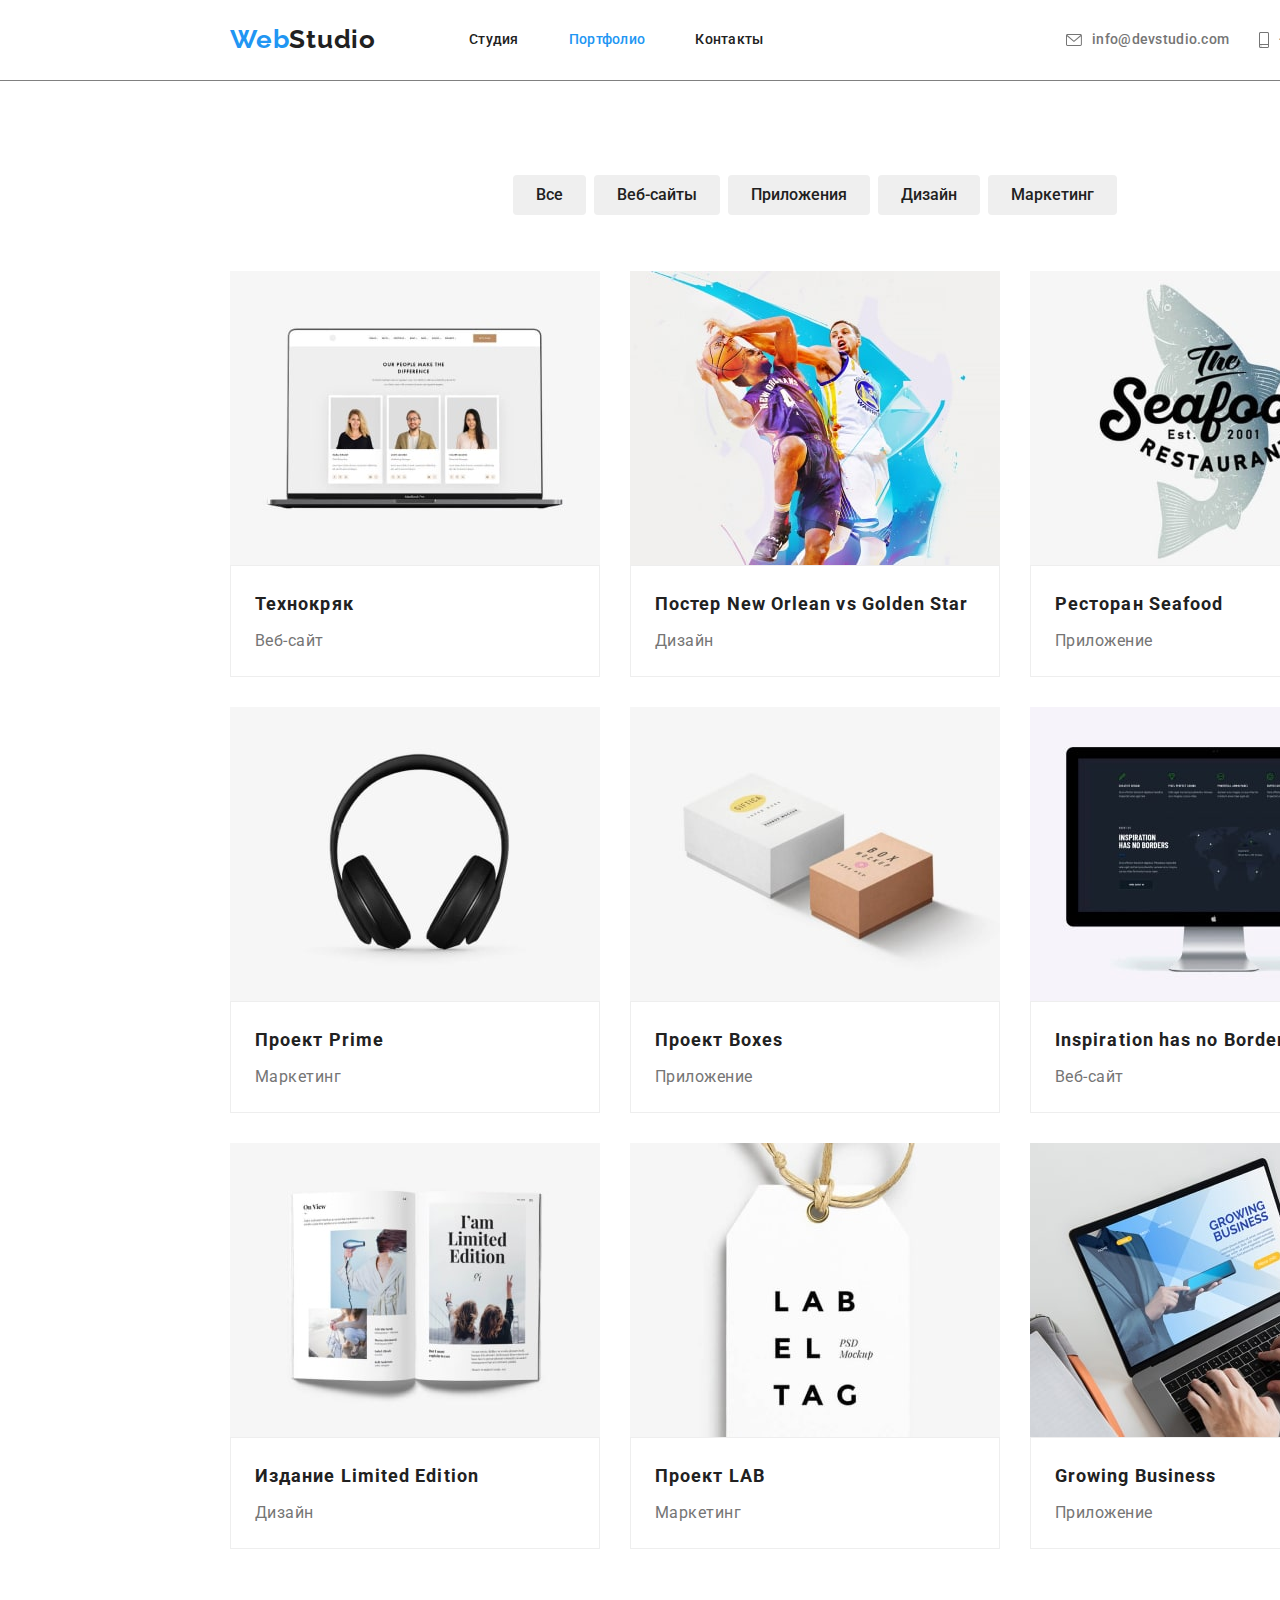
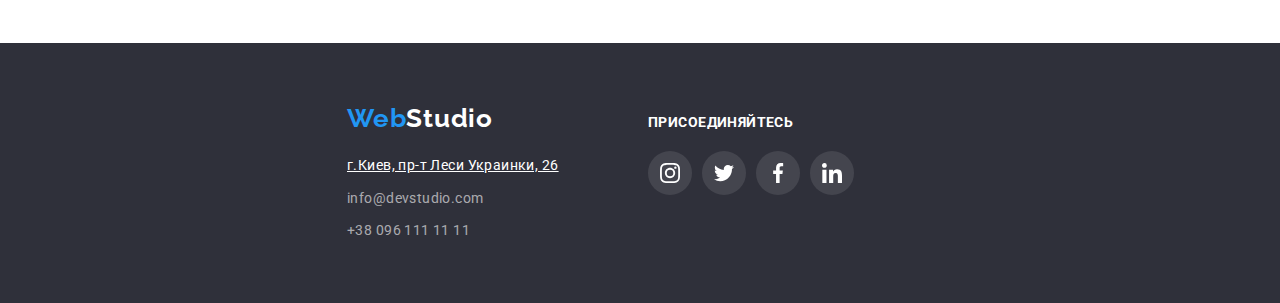
==== portfolio.html @ e8b2bcab "6ая домашка" ====
<!DOCTYPE html>
<html lang="ru">
  <head>
    <meta charset="UTF-8" />
    <meta name="viewport" content="width=device-width, initial-scale=1.0" />
    <title>Portfolio</title>
    <link
      href="https://fonts.googleapis.com/css2?family=Raleway:wght@700&family=Roboto:wght@400;500;700&display=swap"
      rel="stylesheet"
    />
    <link
      rel="stylesheet"
      href="https://cdnjs.cloudflare.com/ajax/libs/modern-normalize/1.0.0/modern-normalize.min.css"
    />
    <link rel="stylesheet" href="./css/styles.css" />
  </head>
  <body>
    <!-- Header -->
    <header class="header">
      <div class="container">
        <nav class="navigation">
          <a href="./index.html" class="logotype link">
            Web<span class="logo-studio">Studio</span>
          </a>
          <ul class="navigation-list list">
            <li class="navigation-list-item">
              <a class="navigation-list-link link" href="./index.html"
                >Студия</a
              >
            </li>
            <li class="navigation-list-item">
              <a
                class="navigation-list-link link current"
                href="./portfolio.html"
                >Портфолио
              </a>
            </li>
            <li class="navigation-list-item">
              <a class="navigation-list-link link" href="">Контакты</a>
            </li>
          </ul>

          <ul class="header-tel-mail list">
            <li class="header-tel-mail-position">
              <a class="header-mail-link link" href="mailto:info@devstudio.com">
                <svg class="header-mail-link-svg">
                  <use
                    href="./images/vector_icon/sprite.svg#icon-envelope"
                  ></use>
                </svg>
                info@devstudio.com
              </a>
            </li>
            <li class="header-tel-mail-position list">
              <a
                class="header-tel-link link"
                href="tel:+380961111111"
                target="blank"
                aria-label="ссылка на номер телефона"
              >
                <svg class="header-tel-link-svg">
                  <use
                    href="./images/vector_icon/sprite.svg#icon-smartphone"
                  ></use>
                </svg>
                +38 096 111 11 11
              </a>
            </li>
          </ul>
        </nav>
      </div>
    </header>
    <!-- Main -->
    <main>
      <!-- Portfolio Menu -->
      <section class="portfolio-menu">
        <div class="container">
          <h1 hidden>Меню</h1>
          <ul class="nav list link">
            <li class="nav-items">
              <button class="nav-button" type="button">Все</button>
            </li>
            <li class="nav-items">
              <button class="nav-button" type="button">Веб-сайты</button>
            </li>
            <li class="nav-items">
              <button class="nav-button" type="button">Приложения</button>
            </li>
            <li class="nav-items">
              <button class="nav-button" type="button">Дизайн</button>
            </li>
            <li class="nav-items">
              <button class="nav-button" type="button">Маркетинг</button>
            </li>
          </ul>
          <h2 hidden>Примеры работ</h2>
          <ul class="portfolio-examples list link">
            <li class="portfolio-item">
              <a>
                <div class="img-portfolio-box">
                  <img
                    class="img-portfolio"
                    src="./images/portfolio_images/techno.jpg"
                    alt="Ноутбук"
                    width="370"
                    height="294"
                  />
                  <p class="overlay">
                    Технокряк это современная площадка распространения
                    коронавируса. Компании используют эту платформу для
                    цифрового шпионажа и атак на защищённые сервера конкурентов.
                  </p>
                </div>
                <div class="img-portfolio-button">
                  <h3 class="portfolio-work">Технокряк</h3>
                  <p class="portfolio-work-example">Веб-сайт</p>
                </div>
              </a>
            </li>
            <li class="portfolio-item">
              <a>
                <div class="img-portfolio-box">
                  <img
                    class="img-portfolio"
                    src="./images/portfolio_images/poster.jpg"
                    alt="Постер New Orlean vs Golden Star"
                    width="370"
                    height="294"
                  />
                  <p class="overlay">
                    Технокряк это современная площадка распространения
                    коронавируса. Компании используют эту платформу для
                    цифрового шпионажа и атак на защищённые сервера конкурентов.
                  </p>
                </div>
                <div class="img-portfolio-button">
                  <h3 class="portfolio-work">
                    Постер <span lang="en"> New Orlean vs Golden Star </span>
                  </h3>
                  <p class="portfolio-work-example">Дизайн</p>
                </div>
              </a>
            </li>
            <li class="portfolio-item">
              <a>
                <div class="img-portfolio-box">
                  <img
                    class="img-portfolio"
                    src="./images/portfolio_images/restaurant.jpg"
                    alt="Ресторан Seafood"
                    width="370"
                    height="294"
                  />
                  <p class="overlay">
                    Технокряк это современная площадка распространения
                    коронавируса. Компании используют эту платформу для
                    цифрового шпионажа и атак на защищённые сервера конкурентов.
                  </p>
                </div>
                <div class="img-portfolio-button">
                  <h3 class="portfolio-work">
                    Ресторан <span lang="en"> Seafood </span>
                  </h3>
                  <p class="portfolio-work-example">Приложение</p>
                </div>
              </a>
            </li>
            <li class="portfolio-item">
              <a>
                <div class="img-portfolio-box">
                  <img
                    class="img-portfolio"
                    src="./images/portfolio_images/project_p.jpg"
                    alt="Проект Prime"
                    width="370"
                    height="294"
                  />
                  <p class="overlay">
                    Технокряк это современная площадка распространения
                    коронавируса. Компании используют эту платформу для
                    цифрового шпионажа и атак на защищённые сервера конкурентов.
                  </p>
                </div>
                <div class="img-portfolio-button">
                  <h3 class="portfolio-work">
                    Проект <span lang="en"> Prime </span>
                  </h3>
                  <p class="portfolio-work-example">Маркетинг</p>
                </div>
              </a>
            </li>
            <li class="portfolio-item">
              <a>
                <div class="img-portfolio-box">
                  <img
                    class="img-portfolio"
                    src="./images/portfolio_images/project_b.jpg"
                    alt="Проект Boxes"
                    width="370"
                    height="294"
                  />
                  <p class="overlay">
                    Технокряк это современная площадка распространения
                    коронавируса. Компании используют эту платформу для
                    цифрового шпионажа и атак на защищённые сервера конкурентов.
                  </p>
                </div>
                <div class="img-portfolio-button">
                  <h3 class="portfolio-work">
                    Проект <span lang="en"> Boxes </span>
                  </h3>
                  <p class="portfolio-work-example">Приложение</p>
                </div>
              </a>
            </li>
            <li class="portfolio-item">
              <a>
                <div class="img-portfolio-box">
                  <img
                    class="img-portfolio"
                    src="./images/portfolio_images/inspiration.jpg"
                    alt="Inspiration has no Borders"
                    width="370"
                    height="294"
                  />
                  <p class="overlay">
                    Технокряк это современная площадка распространения
                    коронавируса. Компании используют эту платформу для
                    цифрового шпионажа и атак на защищённые сервера конкурентов.
                  </p>
                </div>
                <div class="img-portfolio-button">
                  <h3 class="portfolio-work" lang="en">
                    Inspiration has no Borders
                  </h3>
                  <p class="portfolio-work-example">Веб-сайт</p>
                </div>
              </a>
            </li>
            <li class="portfolio-item">
              <a>
                <div class="img-portfolio-box">
                  <img
                    class="img-portfolio"
                    src="./images/portfolio_images/limited_edition.jpg"
                    alt="Издание Limited Edition"
                    width="370"
                    height="294"
                  />
                  <p class="overlay">
                    Технокряк это современная площадка распространения
                    коронавируса. Компании используют эту платформу для
                    цифрового шпионажа и атак на защищённые сервера конкурентов.
                  </p>
                </div>
                <div class="img-portfolio-button">
                  <h3 class="portfolio-work">
                    Издание <span lang="en"> Limited Edition </span>
                  </h3>
                  <p class="portfolio-work-example">Дизайн</p>
                </div>
              </a>
            </li>
            <li class="portfolio-item">
              <a>
                <div class="img-portfolio-box">
                  <img
                    class="img-portfolio"
                    src="./images/portfolio_images/project_l.jpg"
                    alt="Проект LAB"
                    width="370"
                    height="294"
                  />
                  <p class="overlay">
                    Технокряк это современная площадка распространения
                    коронавируса. Компании используют эту платформу для
                    цифрового шпионажа и атак на защищённые сервера конкурентов.
                  </p>
                </div>
                <div class="img-portfolio-button">
                  <h3 class="portfolio-work">
                    Проект <span lang="en"> LAB </span>
                  </h3>
                  <p class="portfolio-work-example">Маркетинг</p>
                </div>
              </a>
            </li>
            <li class="portfolio-item">
              <a>
                <div class="img-portfolio-box">
                  <img
                    class="img-portfolio"
                    src="./images/portfolio_images/growing_business.jpg"
                    alt="Growing Business"
                    width="370"
                    height="294"
                  />
                  <p class="overlay">
                    Технокряк это современная площадка распространения
                    коронавируса. Компании используют эту платформу для
                    цифрового шпионажа и атак на защищённые сервера конкурентов.
                  </p>
                </div>
                <div class="img-portfolio-button">
                  <h3 class="portfolio-work" lang="en">Growing Business</h3>
                  <p class="portfolio-work-example">Приложение</p>
                </div>
              </a>
            </li>
          </ul>
        </div>
      </section>
    </main>
    <!-- Footer -->
    <footer class="footer">
      <div class="footer-container">
        <div class="footer-adress">
          <a href="./index.html" class="logotype-footer link">
            Web<span class="logo-studio-footer">Studio</span>
          </a>
          <address>
            <a
              class="address-physical"
              href="https://goo.gl/maps/LNzmPSu7sa289ifb7"
            >
              г.Киев, пр-т Леси Украинки, 26
            </a>

            <ul class="footer-contacts list link">
              <li>
                <a class="address-mail-footer" href="mailto:info@devstudio.com">
                  info@devstudio.com
                </a>
              </li>
              <li>
                <a class="address-tel-footer" href="tel:+380961111111"
                  >+38 096 111 11 11
                </a>
              </li>
            </ul>
          </address>
        </div>
        <div class="footer-social">
          <h2 class="footer-social-title">Присоединяйтесь</h2>
          <ul class="social-footer list">
            <li class="social-list-footer-item">
              <a
                class="social-list-footer-item-link"
                href="#"
                target="blank"
                aria-label="ссылка на инстаграмм"
              >
                <svg class="social-list-footer-item-link-svg">
                  <use
                    href="./images/vector_icon/sprite.svg#icon-instagram"
                  ></use>
                </svg>
              </a>
            </li>
            <li class="social-list-footer-item">
              <a
                class="social-list-footer-item-link"
                href="#"
                target="blank"
                aria-label="ссылка на твиттер"
              >
                <svg class="social-list-footer-item-link-svg">
                  <use
                    href="./images/vector_icon/sprite.svg#icon-twitter"
                  ></use>
                </svg>
              </a>
            </li>
            <li class="social-list-footer-item">
              <a
                class="social-list-footer-item-link"
                href="#"
                target="blank"
                aria-label="ссылка на фейсбук"
              >
                <svg class="social-list-footer-item-link-svg">
                  <use
                    href="./images/vector_icon/sprite.svg#icon-facebook"
                  ></use>
                </svg>
              </a>
            </li>
            <li class="social-list-footer-item">
              <a
                class="social-list-footer-item-link"
                href="#"
                target="blank"
                aria-label="ссылка на линкедин"
              >
                <svg class="social-list-footer-item-link-svg">
                  <use
                    href="./images/vector_icon/sprite.svg#icon-linkedin"
                  ></use>
                </svg>
              </a>
            </li>
          </ul>
        </div>
      </div>
    </footer>
  </body>
</html>
---- css/styles.css ----
:root {
  --main-font: "Roboto", sans-serif;
  --logo-font: "Raleway", sans-serif;
  --main-font-color: #212121;
  --accent-color: #2196f3;
  --white-color: #ffffff;
}
body {
  font-family: var(--main-font);
}
.link {
  text-decoration: none;
}
.list {
  list-style: none;
}
img {
  display: block;
  max-width: 100%;
  height: auto;
}
button {
  cursor: pointer;
}
*,
*::before,
*::after {
  margin: 0px;
  padding: 0px;
}
.visually-hidden {
  position: absolute !important;
  clip: rect(1px 1px 1px 1px); /* IE6, IE7 */
  clip: rect(1px, 1px, 1px, 1px);
  padding: 0 !important;
  border: 0 !important;
  height: 1px !important;
  width: 1px !important;
  overflow: hidden;
}
/* ===== Header ===== */
.header {
  border-bottom: 1px solid grey;
  padding-left: 215px;
  padding-right: 215px;
}
.navigation {
  display: flex;
  align-items: center;
  margin: 0px;
}
.navigation-list {
  display: flex;
  padding-left: 0px;
}
.navigation-list-item:not(:last-child) {
  margin-right: 50px;
}

.navigation-list-link {
  display: block;
  padding-top: 32px;
  padding-bottom: 30px;
  font-weight: 500;
  font-size: 14px;
  line-height: 1.14;
  letter-spacing: 0.02em;
  color: var(--main-font-color);
  border-bottom: 2px solid var(--white-color);
  border-radius: 2px;
}

.navigation-list-link:hover,
.navigation-list-link:focus {
  transition: 250ms;
  transition-timing-function: cubic-bezier(0.4, 0, 0.2, 1);
  color: var(--accent-color);
  border-bottom: 2px solid var(--accent-color);
}
.current {
  color: var(--accent-color);
}
.header-tel-mail {
  margin: 0px;
  display: flex;
  margin-left: auto;
  padding: 0px;
}
.header-tel-mail-position {
  display: block;
  display: flex;
  justify-items: center;
  align-items: center;
}
.header-tel-mail-position:not(:last-child) {
  margin-right: 30px;
}
.header-tel-link-svg {
  display: block;
  fill: #757575;
  width: 10px;
  height: 16px;
  margin-right: 10px;
}
.header-mail-link-svg {
  display: block;
  fill: #757575;
  width: 16px;
  height: 12px;
  margin-right: 10px;
}
.header-tel-link,
.header-mail-link {
  display: block;
  font-style: normal;
  font-weight: 500;
  font-size: 14px;
  line-height: 1.14;
  letter-spacing: 0.02em;
  color: #757575;
  padding-top: 32px;
  padding-bottom: 32px;
  display: flex;
  align-items: center;
  flex-shrink: 0;
}
.header-tel-link:hover .header-tel-link-svg,
.header-tel-link:focus .header-tel-link-svg {
  transition: 250ms;
  transition-timing-function: cubic-bezier(0.4, 0, 0.2, 1);
  fill: var(--accent-color);
}
.header-tel-link:hover,
.header-tel-link:focus {
  transition: 250ms;
  transition-timing-function: cubic-bezier(0.4, 0, 0.2, 1);
  color: var(--accent-color);
}
.header-mail-link:hover .header-mail-link-svg,
.header-mail-link:focus .header-mail-link-svg {
  transition: 250ms;
  transition-timing-function: cubic-bezier(0.4, 0, 0.2, 1);
  fill: var(--accent-color);
}
.header-mail-link:hover,
.header-mail-link:focus {
  transition: 250ms;
  transition-timing-function: cubic-bezier(0.4, 0, 0.2, 1);
  color: var(--accent-color);
}

/* ===== End Header ===== */
/* ===== Hero ===== */
.hero {
  padding-top: 200px;
  padding-bottom: 200px;
  padding-left: 452px;
  padding-right: 452px;
  margin-top: 0px;
  margin-bottom: 0px;
  max-width: 1600px;
  height: 600px;
  margin-left: auto;
  margin-right: auto;
  background-image: linear-gradient(
      to right,
      rgba(47, 48, 58, 0.4),
      rgba(47, 48, 58, 0.4)
    ),
    url(../images/hero/hero.jpg);
  background-repeat: no-repeat;
  background-size: cover;
  background-position: center;
  background-color: #2f303a;
}
.hero-box {
  margin: auto;
  width: 696px;
  display: flex;
  flex-direction: column;
  justify-items: center;
  align-items: center;
}
.logotype {
  font-family: var(--logo-font);
  font-style: normal;
  font-weight: bold;
  font-size: 26px;
  line-height: 1.19;
  letter-spacing: 0.03em;
  color: var(--accent-color);
  margin-right: 93px;
  margin-top: 24px;
  margin-bottom: 25px;
}
.logo-studio {
  color: var(--main-font-color);
}
.hero-name {
  margin-top: 0px;
  margin-bottom: 30px;
  font-family: var(--main-font);
  font-style: normal;
  font-weight: 900;
  font-size: 44px;
  line-height: 1.36;
  text-align: center;
  letter-spacing: 0.06em;
  color: var(--white-color);
}
.modal-button:hover,
.modal-button:focus {
  transition: 250ms;
  transition-timing-function: cubic-bezier(0.4, 0, 0.2, 1);
  color: lightgray;
}
.modal-button {
  min-width: 200px;
  display: inline-block;
  border-radius: 4px;
  border: 1px solid transparent;
  padding: 10px 32px;
  text-align: center;
  cursor: pointer;
  color: var(--white-color);
  background-color: #2196f3;
  font-weight: bold;
  font-size: 16px;
  line-height: 1.87;
  text-decoration: none;
}
/* ===== Form ===== */
.backdrop {
  position: fixed;
  top: 0;
  left: 0;
  width: 100%;
  height: 100%;
  background-color: rgba(0, 0, 0, 0.2);
  z-index: 1;
}
.backdrop.is-hidden {
  opacity: 0;
  transform: scale(0);
}
.modal {
  position: absolute;
  top: 50%;
  left: 50%;
  transform: translate(-50%, -50%);

  min-width: 528px;
  min-height: 581px;

  background-color: #fff;
}
.close-button {
  position: absolute;
  width: 30px;
  height: 30px;
  right: 10px;
  top: 10px;
  border-radius: 50%;
  background: #ffffff;
  border: 1px solid rgba(0, 0, 0, 0.1);
}
.close-button:hover .close-button-svg,
.close-button:focus .close-button-svg {
  transition: 250ms;
  transition-timing-function: cubic-bezier(0.4, 0, 0.2, 1);
  fill: var(--accent-color);
}
.close-button-svg {
  width: 11px;
  height: 11px;
  margin-right: auto;
  margin-left: auto;
}
textarea {
  resize: none;
}
.form {
  width: 528px;
  margin-left: auto;
  margin-right: auto;
  padding: 40px;
}
.form-title {
  margin-bottom: 30px;
  font-family: var(--main-font);
  font-style: normal;
  font-weight: bold;
  font-size: 20px;
  line-height: 1.15;
  text-align: center;
  letter-spacing: 0.03em;
  color: var(--main-font-color);
}
.form-field {
  position: relative;
  display: flex;
  flex-direction: column;
  margin-bottom: 28px;
}

.form-field:hover .form-svg,
.form-field:focus .form-svg {
  transition: 250ms;
  transition-timing-function: cubic-bezier(0.4, 0, 0.2, 1);
  fill: var(--accent-color);
}
.form-field:hover input,
.form-field:focus input {
  transition: 250ms;
  transition-timing-function: cubic-bezier(0.4, 0, 0.2, 1);
  outline: none;
  border: 1px solid var(--accent-color);
  cursor: pointer;
}

.form-field label {
  position: absolute;
  top: -50%;
  margin-bottom: 4px;
  font-family: var(--main-font);
  font-style: normal;
  font-weight: normal;
  font-size: 12px;
  line-height: 1.16;
  letter-spacing: 0.01em;
  color: #757575;
}
.form-svg {
  position: absolute;
  width: 18px;
  height: 18px;
  left: 12px;
  top: 11px;
}
.form-field input {
  width: 448px;
  height: 40px;
  border: 1px solid rgba(33, 33, 33, 0.2);
  border-radius: 4px;
  padding-left: 42px;
}
.form-field-text {
  margin-bottom: 20px;
}
.form-field-text textarea {
  width: 448px;
  height: 120px;
  border: 1px solid rgba(33, 33, 33, 0.2);
  border-radius: 4px;
  font-family: var(--main-font);
  font-style: normal;
  font-weight: normal;
  font-size: 12px;
  line-height: 1.16;
  letter-spacing: 0.01em;
  color: rgba(117, 117, 117, 0.5);
  padding: 16px 12px;
}
.form-field-text:hover textarea,
.form-field-text:focus textarea {
  transition: 250ms;
  transition-timing-function: cubic-bezier(0.4, 0, 0.2, 1);
  outline: none;
  border: 1px solid var(--accent-color);
  border-color: var(--accent-color);
  cursor: pointer;
}
.form-agreement {
  margin-right: auto;
  padding-left: 12px;
}
.form-agreement-input[type="checkbox"] {
  width: 16px;
  height: 15px;
}
.form-agreement-input:checked + .form-agreement-label::before {
  background-color: var(--accent-color);
  background-image: url(../images/vector_icon/check.svg);
  background-repeat: no-repeat;
  border: 1px solid var(--accent-color);
}
.form-agreement-label::before {
  content: "";
  display: block;
  width: 16px;
  height: 15px;
  border: 1px solid black;
  border-radius: 2px;
  margin-right: 8px;
}
.form-agreement-label {
  display: flex;
  align-items: center;
  justify-items: center;
  margin-bottom: 4px;
  font-family: var(--main-font);
  font-style: normal;
  font-weight: normal;
  font-size: 14px;
  line-height: 1.71;
  letter-spacing: 0.03em;
  color: #757575;
}
.form-agreement input {
  margin-bottom: 30px;
}

.form-button {
  width: 200px;
  height: 50px;
  margin-left: auto;
  margin-right: auto;
  background: #2196f3;
  box-shadow: 0px 4px 4px rgba(0, 0, 0, 0.15);
  border-radius: 4px;
  font-family: var(--main-font);
  font-style: normal;
  font-weight: bold;
  font-size: 16px;
  line-height: 1.87;
  display: flex;
  align-items: center;
  text-align: center;
  letter-spacing: 0.06em;
  color: #ffffff;
  padding: 10px 56px;
}
.form-field-text {
  display: flex;
  flex-direction: column;
}
.form-field-text label {
  margin-bottom: 4px;
  font-family: var(--main-font);
  font-style: normal;
  font-weight: normal;
  font-size: 12px;
  line-height: 1.16;
  letter-spacing: 0.01em;
  color: #757575;
}
/* ===== End Form ===== */
/* ===== End Hero ===== */
/* ===== Skills ===== */
.skills {
  padding-left: 215px;
  padding-right: 215px;
  padding-top: 94px;
  padding-bottom: 47px;
}
.container {
  width: 1200px;
  margin-left: auto;
  margin-right: auto;
  padding-left: 15px;
  padding-right: 15px;
}
.skills-list {
  display: flex;
  margin: 0px;
  padding-left: 0px;
}
.item-list {
  width: 270px;
}
.item-list:not(:last-child) {
  margin-right: 30px;
}
.item-list::before {
  display: block;
  content: "";
  height: 120px;
  background-color: #f5f4fa;
  border-radius: 4px;
  background-size: contain;
  background-repeat: no-repeat;
  background-position: center;
  margin-bottom: 30px;
}
.item-list:nth-child(1)::before {
  background-image: url(../images/vector_icon/antenna.svg);
  background-size: 66px 70px;
}
.item-list:nth-child(2)::before {
  background-image: url(../images/vector_icon/clock.svg);
  background-size: 68px 70px;
}
.item-list:nth-child(3)::before {
  background-image: url(../images/vector_icon/diagram.svg);
  background-size: 70px 54px;
}
.item-list:nth-child(4)::before {
  background-image: url(../images/vector_icon/astronaut.svg);
  background-size: 70px 70px;
}

.skills-name {
  margin-top: 0px;
  margin-bottom: 10px;
  font-family: var(--main-font);
  font-style: normal;
  font-weight: bold;
  font-size: 14px;
  line-height: 1.14;
  letter-spacing: 0.03em;
  color: var(--main-font-color);
  text-transform: uppercase;
}
.skills-description {
  margin-top: 0px;
  margin-bottom: 0px;
  font-family: var(--main-font);
  font-style: normal;
  font-weight: normal;
  font-size: 14px;
  line-height: 1.7;
  letter-spacing: 0.03em;
  color: #757575;
}
/* ===== End Skills */
/* ===== What are we doing ===== */
.what-are-we-doing {
  padding-left: 215px;
  padding-right: 215px;
  padding-top: 47px;
  padding-bottom: 94px;
}

.examples {
  margin-top: 0px;
  margin-bottom: 50px;
  font-family: var(--main-font);
  font-style: normal;
  font-weight: bold;
  font-size: 36px;
  line-height: 1.16;
  text-align: center;
  letter-spacing: 0.03em;
  color: var(--main-font-color);
}
.examples-item:not(:last-child) {
  margin-right: 30px;
}
.examples-list {
  display: flex;
  margin-top: 0px;
  margin-bottom: 0px;
  padding-left: 0px;
}

.examples-box {
  position: relative;
}
.title-desk-position,
.title-mobile-position,
.title-design-position {
  position: absolute;
  width: 370px;
  height: 70px;
  left: 0;
  bottom: 0;
  background: rgba(47, 48, 58, 0.8);
  font-family: var(--main-font);
  font-style: normal;
  font-weight: bold;
  font-size: 14px;
  line-height: 1.14;
  text-align: center;
  letter-spacing: 0.03em;
  text-transform: uppercase;
  padding-top: 27px;
  color: #ffffff;
}
/* ===== End what are we doing ===== */
/* ===== Our team =====*/
.our-team {
  padding-left: 215px;
  padding-right: 215px;
  padding-top: 94px;
  padding-bottom: 94px;
  background-color: #f5f4fa;
}
.team-list {
  display: flex;
  margin: 0px;
  padding-left: 30px;
  padding-right: 30px;
}
.team {
  margin-top: 0px;
  margin-bottom: 50px;
  font-family: var(--main-font);
  font-style: normal;
  font-weight: bold;
  font-size: 36px;
  line-height: 1.16;
  text-align: center;
  letter-spacing: 0.03em;
  color: var(--main-font-color);
}
.item-team-list {
  width: 270;
  background-color: #fff;
  box-shadow: 0px 1px 3px rgba(0, 0, 0, 0.12), 0px 1px 1px rgba(0, 0, 0, 0.14),
    0px 2px 1px rgba(0, 0, 0, 0.2);
  border-radius: 0px 0px 4px 4px;
}
.team_photo {
  margin: 0px;
}
.item-team-list:not(:last-child) {
  margin-right: 30px;
}
.team-list-member {
  margin-bottom: 10px;
  margin-top: 30px;
  font-family: var(--main-font);
  font-style: normal;
  font-weight: 500;
  font-size: 16px;
  line-height: 1.18;
  text-align: center;
  letter-spacing: 0.03em;
  color: var(--main-font-color);
}
.team-list-member-specialization {
  font-family: var(--main-font);
  font-style: normal;
  font-weight: normal;
  font-size: 16px;
  line-height: 1.18px;
  text-align: center;
  letter-spacing: 0.03em;
  color: #757575;
  margin-bottom: 16px;
}
.team-picture-title {
  margin: 0px;
  display: flex;
  flex-direction: column;
  justify-content: center;
  align-items: center;
}
.social-list {
  display: flex;
  justify-content: center;
  align-items: center;
  margin-bottom: 30px;
  width: 206px;
}
.social-list-item-link:hover,
.social-list-item-link:focus {
  transition: 250ms;
  transition-timing-function: cubic-bezier(0.4, 0, 0.2, 1);
  background-color: var(--accent-color);
}
.social-list-item-link {
  display: block;
  display: flex;
  justify-content: center;
  align-items: center;
  width: 44px;
  height: 44px;
  border-radius: 50%;
  background-color: #fff;
}
.social-list-item-link:hover .social-list-item-link-svg,
.social-list-item-link:focus .social-list-item-link-svg {
  transition: 250ms;
  transition-timing-function: cubic-bezier(0.4, 0, 0.2, 1);
  fill: var(--white-color);
}
.clients-list-item-link:hover,
.clients-list-item-link:focus {
  transition: 250ms;
  transition-timing-function: cubic-bezier(0.4, 0, 0.2, 1);
  color: var(--accent-color);
}
.social-list-item:not(:last-child) {
  margin-right: 10px;
}

.social-list-item-link-svg {
  width: 20px;
  height: 20px;
  fill: #afb1b8;
}

/* ===== End our team =====*/
/* ===== Clients ===== */

.clients {
  padding-left: 215px;
  padding-right: 215px;
  padding-top: 94px;
  padding-bottom: 94px;
}
.clients-title {
  margin-top: 0px;
  margin-bottom: 50px;
  font-family: var(--main-font);
  font-style: normal;
  font-weight: bold;
  font-size: 36px;
  line-height: 1.16;
  letter-spacing: 0.03em;
  color: #212121;
  text-align: center;
}

.clients-list {
  display: flex;
  justify-content: center;
  align-items: center;
}

.clients-list-item {
  display: flex;
  justify-content: center;
  align-items: center;
}
.clients-list-item-link:not(:last-child) {
  margin-bottom: 0;
  margin-right: 30;
}
.clients-list-item-link {
  display: block;
  display: flex;
  justify-content: center;
  align-items: center;
  width: 170px;
  height: 90px;
  border: 1px solid #afb1b8;
  border-radius: 4px;
  background-color: #fff;
}
.clients-list-item-link:hover,
.clients-list-item-link:focus {
  transition: 250ms;
  transition-timing-function: cubic-bezier(0.4, 0, 0.2, 1);
  border: 1px solid var(--accent-color);
}
.clients-list-item:not(:last-child) {
  margin-right: 30px;
}
.clients-list-item-link:hover .clients-list-item-link-svg,
.clients-list-item-link:focus .clients-list-item-link-svg {
  fill: var(--accent-color);
  transition: 250ms;
  transition-timing-function: cubic-bezier(0.4, 0, 0.2, 1);
}
.clients-list-item-link-svg {
  fill: #afb1b8;
}
.footer {
  padding-left: 215px;
  padding-right: 215px;
  padding-top: 60px;
  padding-bottom: 60px;
  background-color: #2f303a;
  display: flex;
}
.logo-studio-footer {
  color: var(--white-color);
}
.address-physical {
  display: block;
  margin-bottom: 9px;
  font-family: var(--white-color);
  font-style: normal;
  font-weight: normal;
  font-size: 14px;
  line-height: 1.7;
  letter-spacing: 0.03em;
  color: var(--white-color);
}
.footer-contacts {
  padding: 0px;
}
.address-mail-footer,
.address-tel-footer {
  display: block;
  text-decoration: none;
  font-family: Roboto;
  font-style: normal;
  font-weight: normal;
  font-size: 14px;
  line-height: 1.7;
  letter-spacing: 0.03em;
  color: rgba(255, 255, 255, 0.6);
}
.address-mail-footer {
  margin-bottom: 9px;
}
.logotype-footer {
  display: block;
  margin-bottom: 20px;
  font-family: var(--logo-font);
  font-style: normal;
  font-weight: bold;
  font-size: 26px;
  line-height: 1.19;
  letter-spacing: 0.03em;
  color: var(--accent-color);
}
.footer-adress {
  width: 246px;
  margin-left: 0;
  margin-right: 70px;
  padding-left: 15px;
  padding-right: 15px;
}
.footer-social {
  width: 206px;
  margin-left: 0 auto;
  margin-right: auto;
  padding-top: 12px;
  margin-right: 94px;
}
.footer-social-title {
  font-family: var(--main-font);
  font-style: normal;
  font-weight: bold;
  font-size: 14px;
  line-height: 1.14;
  letter-spacing: 0.03em;
  text-transform: uppercase;
  color: #ffffff;
  margin-bottom: 20px;
}
.footer-container {
  width: 1200px;
  margin-left: auto;
  margin-right: auto;
  padding-left: 15px;
  padding-right: 15px;
  display: flex;
  justify-content: center;
  align-items: start;
}
.social-footer {
  display: flex;
  justify-content: center;
  align-items: center;
  margin-bottom: 30px;
  width: 206px;
}
.social-list-footer-item-link:hover,
.social-list-footer-item-link:focus {
  transition: 250ms;
  transition-timing-function: cubic-bezier(0.4, 0, 0.2, 1);
  background-color: var(--accent-color);
}
.social-list-footer-item-link {
  display: block;
  display: flex;
  justify-content: center;
  align-items: center;
  width: 44px;
  height: 44px;
  border-radius: 50%;
  background-color: rgba(255, 255, 255, 0.1);
}
.social-list-footer-item-link:hover .social-list-footer-item-link-svg,
.social-list-footer-item-link:focus .social-list-footer-item-link-svg {
  fill: var(--white-color);
  transition: 250ms;
  transition-timing-function: cubic-bezier(0.4, 0, 0.2, 1);
}
.clients-list-footer-item-link:hover,
.clients-list-footer-item-link:focus {
  color: var(--accent-color);
  transition: 250ms;
  transition-timing-function: cubic-bezier(0.4, 0, 0.2, 1);
}
.social-list-footer-item:not(:last-child) {
  margin-right: 10px;
}

.social-list-footer-item-link-svg {
  width: 20px;
  height: 20px;
  fill: #fff;
}
.subscription {
  padding-top: 12px;
}
.subscription:focus-within {
  border-color: #2196f3;
  border-radius: 4px;
}
.subscription-title {
  margin-bottom: 20px;
  font-family: var(--main-font);
  font-style: normal;
  font-weight: bold;
  font-size: 14px;
  line-height: 1.14;
  letter-spacing: 0.03em;
  text-transform: uppercase;
  color: #ffffff;
}
.subscription-box {
  display: flex;
  justify-items: center;
  align-items: center;
}
.subscription-form input {
  width: 358px;
  height: 50px;
  padding-left: 16px;
  margin-right: 12px;
  background: #2f303a;
  border: 1px solid rgba(255, 255, 255, 0.3);
  border-radius: 4px;
}
.subscription-button {
  display: flex;
  justify-items: center;
  align-items: center;
  padding: 10px 28px;
  width: 200px;
  height: 50px;
  color: var(--white-color);
  background: var(--accent-color);
  box-shadow: 0px 4px 4px rgba(0, 0, 0, 0.15);
  border-radius: 4px;
}
.subscription-svg {
  fill: var(--white-color);
  margin-left: 10px;
  width: 24px;
  height: 24px;
}
/* ===== End Footer ===== */
/* ===== Portfolio Menu ===== */
.portfolio-menu {
  padding: 94px 215px;
}
.nav {
  display: flex;
  justify-content: center;
  margin-bottom: 56px;
}
.nav-button {
  border: 1px solid transparent;
  border-radius: 4px;
  color: var(--main-font-color);
  font-family: inherit;
  font-weight: 500;
  font-size: 16px;
  line-height: 1.63;
  padding: 6px 22px;
}
.nav-items:not(:last-child) {
  margin-right: 8px;
}

.nav-button:hover,
.nav-button:focus {
  transition: 250ms;
  transition-timing-function: cubic-bezier(0.4, 0, 0.2, 1);
  color: var(--white-color);
  background-color: var(--accent-color);
}

.nav-button.current {
  color: var(--accent-color);
}
.portfolio-examples {
  display: flex;
  flex-wrap: wrap;
}
.portfolio-item {
  widows: 380px;
  margin-right: 30px;
  margin-bottom: 30px;
}
.portfolio-item:nth-child(3n) {
  margin-right: 0px;
}
.portfolio-item:nth-last-child(-n + 3) {
  margin-bottom: 0px;
}
.portfolio-item:hover,
.portfolio-item:focus {
  transition: 250ms;
  transition-timing-function: cubic-bezier(0.4, 0, 0.2, 1);
  box-shadow: 0px 1px 1px rgba(0, 0, 0, 0.12), 0px 4px 4px rgba(0, 0, 0, 0.06),
    1px 4px 6px rgba(0, 0, 0, 0.16);
}
.portfolio-work {
  margin-top: 20px;
  margin-bottom: 4px;
  margin-left: 24px;
  margin-right: 24px;
  font-family: var(--main-font);
  font-style: normal;
  font-weight: bold;
  font-size: 18px;
  line-height: 2;
  letter-spacing: 0.06em;
  color: var(--main-font-color);
}
.portfolio-work-example {
  margin-bottom: 20px;
  margin-left: 24px;
  margin-right: 24px;
  font-family: var(--main-font-color);
  font-style: normal;
  font-weight: normal;
  font-size: 16px;
  line-height: 1.87;
  letter-spacing: 0.03em;
  color: #757575;
}

.portfolio-item:hover .overlay {
  transform: translateY(0%);
  overflow: visible;
  transition: 250ms;
  transition-timing-function: cubic-bezier(0.4, 0, 0.2, 1);
  opacity: 1;
}
.img-portfolio-box {
  position: relative;
}
.overlay {
  padding-top: 63px;
  padding-left: 24px;
  padding-right: 24px;
  position: absolute;
  left: 0;
  top: 0;
  width: 100%;
  height: 100%;
  font-family: var(--main-font);
  font-style: normal;
  font-weight: normal;
  font-size: 18px;
  line-height: 1.56;
  letter-spacing: 0.03em;
  color: #ffffff;
  opacity: 0;
  overflow: hidden;
  transform: translateY(100%);
  background-color: rgba(33, 150, 243, 0.9);
  pointer-events: none;
}
.img-portfolio-button {
  border: 1px solid #eeeeee;
}
/* ===== End Portfolio Menu ===== */
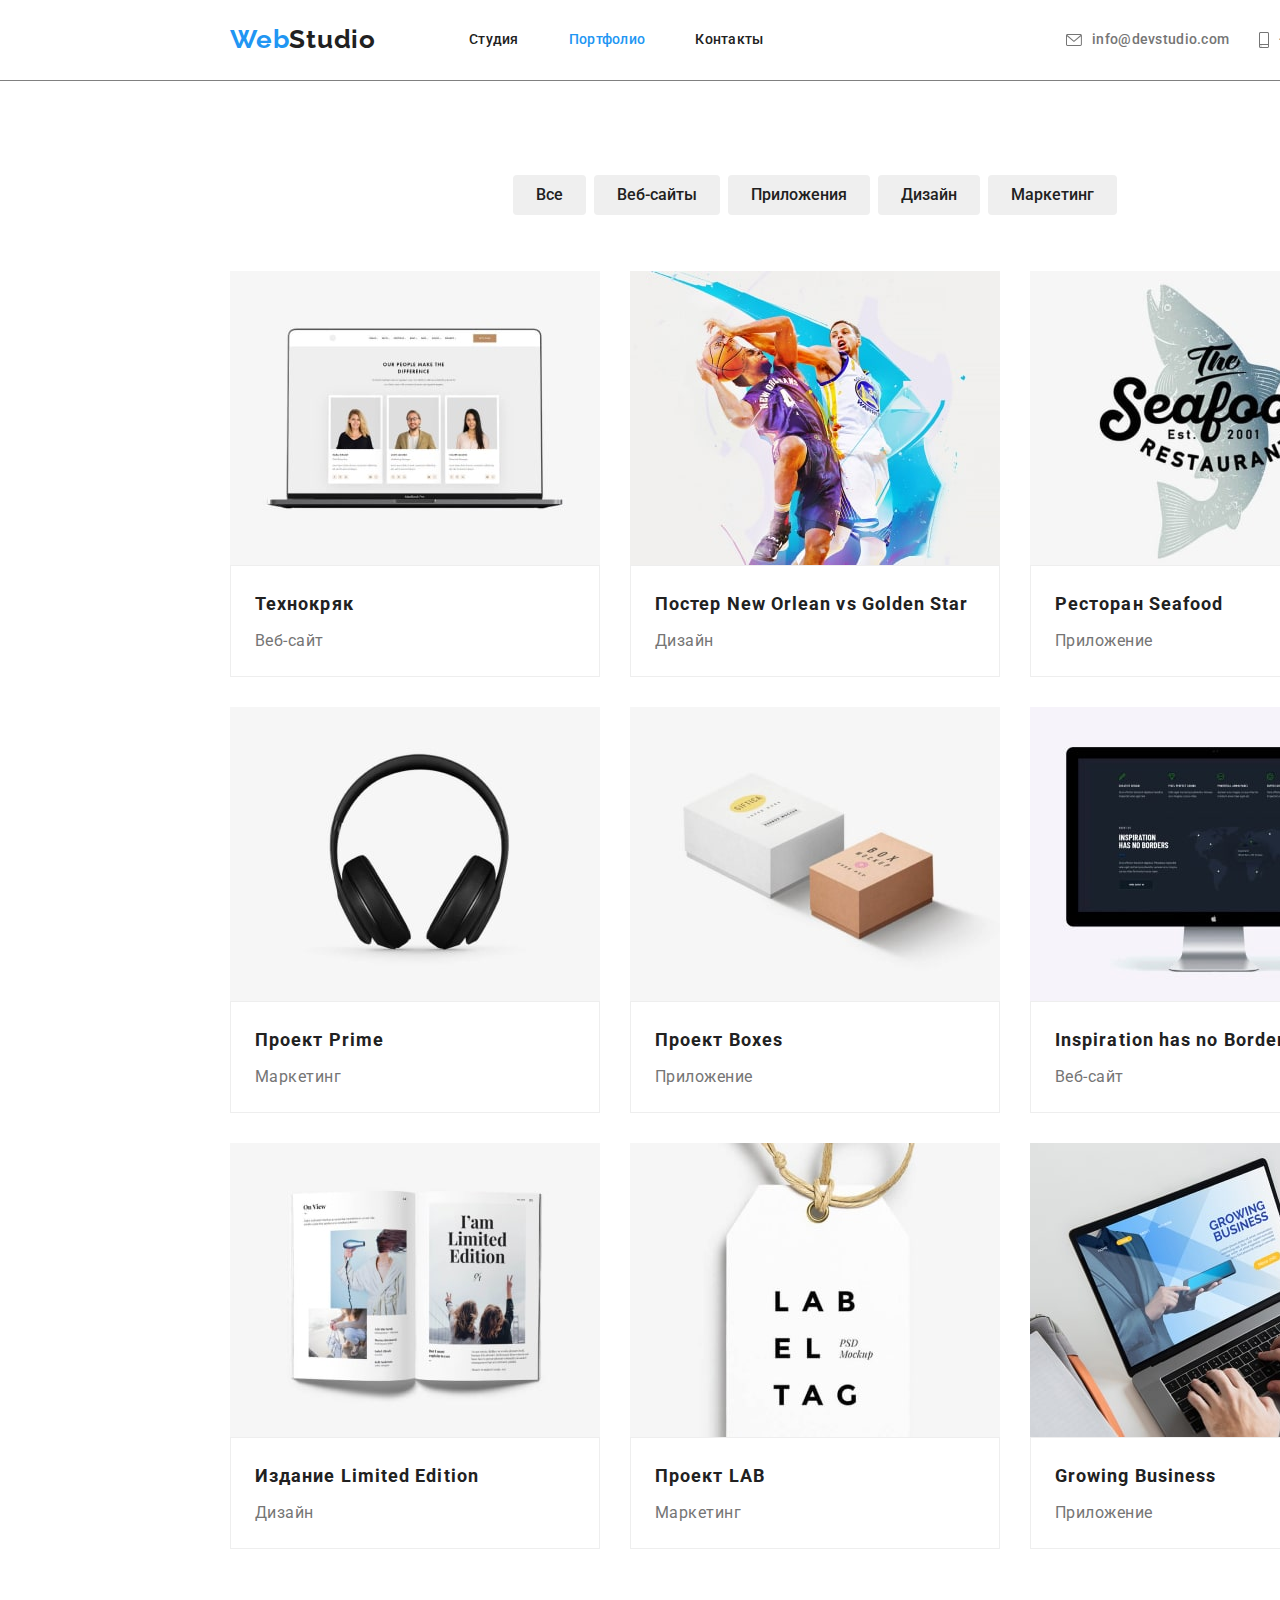
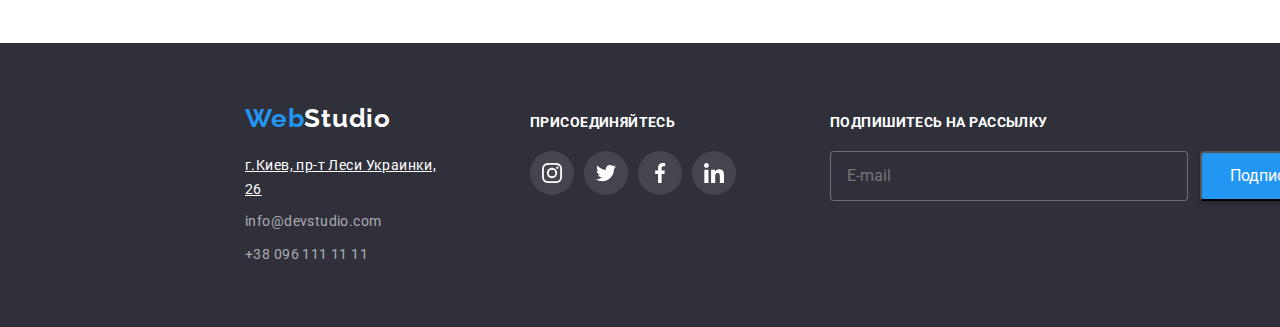
==== commit 5e000b86: "поправляет паддинг" ====
--- a/portfolio.html
+++ b/portfolio.html
@@ -401,6 +401,20 @@
             </li>
           </ul>
         </div>
+        <div class="subscription">
+          <h2 class="subscription-title">ПОДПИШИТЕСЬ НА РАССЫЛКУ</h2>
+          <div class="subscription-box">
+            <form class="subscription-form" action="#">
+              <input type="email" name="mail" id="email" placeholder="E-mail" />
+            </form>
+            <button class="subscription-button" type="submit">
+              Подписаться
+              <svg class="subscription-svg">
+                <use href="./images/vector_icon/sprite.svg#icon-send"></use>
+              </svg>
+            </button>
+          </div>
+        </div>
       </div>
     </footer>
   </body>
--- a/css/styles.css
+++ b/css/styles.css
@@ -58,6 +58,8 @@
 }
 
 .navigation-list-link {
+  transition: 250ms;
+  transition-timing-function: cubic-bezier(0.4, 0, 0.2, 1);
   display: block;
   padding-top: 32px;
   padding-bottom: 30px;
@@ -72,8 +74,6 @@
 
 .navigation-list-link:hover,
 .navigation-list-link:focus {
-  transition: 250ms;
-  transition-timing-function: cubic-bezier(0.4, 0, 0.2, 1);
   color: var(--accent-color);
   border-bottom: 2px solid var(--accent-color);
 }
@@ -96,6 +96,8 @@
   margin-right: 30px;
 }
 .header-tel-link-svg {
+  transition: 250ms;
+  transition-timing-function: cubic-bezier(0.4, 0, 0.2, 1);
   display: block;
   fill: #757575;
   width: 10px;
@@ -103,6 +105,8 @@
   margin-right: 10px;
 }
 .header-mail-link-svg {
+  transition: 250ms;
+  transition-timing-function: cubic-bezier(0.4, 0, 0.2, 1);
   display: block;
   fill: #757575;
   width: 16px;
@@ -111,6 +115,8 @@
 }
 .header-tel-link,
 .header-mail-link {
+  transition: 250ms;
+  transition-timing-function: cubic-bezier(0.4, 0, 0.2, 1);
   display: block;
   font-style: normal;
   font-weight: 500;
@@ -126,26 +132,18 @@
 }
 .header-tel-link:hover .header-tel-link-svg,
 .header-tel-link:focus .header-tel-link-svg {
-  transition: 250ms;
-  transition-timing-function: cubic-bezier(0.4, 0, 0.2, 1);
   fill: var(--accent-color);
 }
 .header-tel-link:hover,
 .header-tel-link:focus {
-  transition: 250ms;
-  transition-timing-function: cubic-bezier(0.4, 0, 0.2, 1);
   color: var(--accent-color);
 }
 .header-mail-link:hover .header-mail-link-svg,
 .header-mail-link:focus .header-mail-link-svg {
-  transition: 250ms;
-  transition-timing-function: cubic-bezier(0.4, 0, 0.2, 1);
   fill: var(--accent-color);
 }
 .header-mail-link:hover,
 .header-mail-link:focus {
-  transition: 250ms;
-  transition-timing-function: cubic-bezier(0.4, 0, 0.2, 1);
   color: var(--accent-color);
 }
 
@@ -210,11 +208,11 @@
 }
 .modal-button:hover,
 .modal-button:focus {
-  transition: 250ms;
-  transition-timing-function: cubic-bezier(0.4, 0, 0.2, 1);
   color: lightgray;
 }
 .modal-button {
+  transition: 250ms;
+  transition-timing-function: cubic-bezier(0.4, 0, 0.2, 1);
   min-width: 200px;
   display: inline-block;
   border-radius: 4px;
@@ -231,6 +229,8 @@
 }
 /* ===== Form ===== */
 .backdrop {
+  transition: 250ms;
+  transition-timing-function: cubic-bezier(0.4, 0, 0.2, 1);
   position: fixed;
   top: 0;
   left: 0;
@@ -255,6 +255,8 @@
   background-color: #fff;
 }
 .close-button {
+  transition: 250ms;
+  transition-timing-function: cubic-bezier(0.4, 0, 0.2, 1);
   position: absolute;
   width: 30px;
   height: 30px;
@@ -263,20 +265,23 @@
   border-radius: 50%;
   background: #ffffff;
   border: 1px solid rgba(0, 0, 0, 0.1);
+  padding-top: 5px;
+  padding-left: 5px;
+  padding-right: 5px;
 }
 .close-button:hover .close-button-svg,
 .close-button:focus .close-button-svg {
-  transition: 250ms;
-  transition-timing-function: cubic-bezier(0.4, 0, 0.2, 1);
   fill: var(--accent-color);
 }
 .close-button-svg {
-  width: 11px;
-  height: 11px;
-  margin-right: auto;
-  margin-left: auto;
+  transition: 250ms;
+  transition-timing-function: cubic-bezier(0.4, 0, 0.2, 1);
+  width: 18px;
+  height: 18px;
 }
 textarea {
+  transition: 250ms;
+  transition-timing-function: cubic-bezier(0.4, 0, 0.2, 1);
   resize: none;
 }
 .form {
@@ -297,6 +302,8 @@
   color: var(--main-font-color);
 }
 .form-field {
+  transition: 250ms;
+  transition-timing-function: cubic-bezier(0.4, 0, 0.2, 1);
   position: relative;
   display: flex;
   flex-direction: column;
@@ -304,17 +311,14 @@
 }
 
 .form-field:hover .form-svg,
-.form-field:focus .form-svg {
-  transition: 250ms;
-  transition-timing-function: cubic-bezier(0.4, 0, 0.2, 1);
+.form-field:focus .form-svg,
+.form-field:active .form-svg {
   fill: var(--accent-color);
 }
 .form-field:hover input,
-.form-field:focus input {
-  transition: 250ms;
-  transition-timing-function: cubic-bezier(0.4, 0, 0.2, 1);
-  outline: none;
-  border: 1px solid var(--accent-color);
+.form-field:focus input,
+.form-field:active input {
+  border-color: var(--accent-color);
   cursor: pointer;
 }
 
@@ -331,6 +335,8 @@
   color: #757575;
 }
 .form-svg {
+  transition: 250ms;
+  transition-timing-function: cubic-bezier(0.4, 0, 0.2, 1);
   position: absolute;
   width: 18px;
   height: 18px;
@@ -338,6 +344,8 @@
   top: 11px;
 }
 .form-field input {
+  transition: 250ms;
+  transition-timing-function: cubic-bezier(0.4, 0, 0.2, 1);
   width: 448px;
   height: 40px;
   border: 1px solid rgba(33, 33, 33, 0.2);
@@ -345,9 +353,13 @@
   padding-left: 42px;
 }
 .form-field-text {
+  transition: 250ms;
+  transition-timing-function: cubic-bezier(0.4, 0, 0.2, 1);
   margin-bottom: 20px;
 }
 .form-field-text textarea {
+  transition: 250ms;
+  transition-timing-function: cubic-bezier(0.4, 0, 0.2, 1);
   width: 448px;
   height: 120px;
   border: 1px solid rgba(33, 33, 33, 0.2);
@@ -363,8 +375,6 @@
 }
 .form-field-text:hover textarea,
 .form-field-text:focus textarea {
-  transition: 250ms;
-  transition-timing-function: cubic-bezier(0.4, 0, 0.2, 1);
   outline: none;
   border: 1px solid var(--accent-color);
   border-color: var(--accent-color);
@@ -604,7 +614,7 @@
   color: var(--main-font-color);
 }
 .item-team-list {
-  width: 270;
+  width: 270px;
   background-color: #fff;
   box-shadow: 0px 1px 3px rgba(0, 0, 0, 0.12), 0px 1px 1px rgba(0, 0, 0, 0.14),
     0px 2px 1px rgba(0, 0, 0, 0.2);
@@ -655,11 +665,11 @@
 }
 .social-list-item-link:hover,
 .social-list-item-link:focus {
-  transition: 250ms;
-  transition-timing-function: cubic-bezier(0.4, 0, 0.2, 1);
   background-color: var(--accent-color);
 }
 .social-list-item-link {
+  transition: 250ms;
+  transition-timing-function: cubic-bezier(0.4, 0, 0.2, 1);
   display: block;
   display: flex;
   justify-content: center;
@@ -671,14 +681,10 @@
 }
 .social-list-item-link:hover .social-list-item-link-svg,
 .social-list-item-link:focus .social-list-item-link-svg {
-  transition: 250ms;
-  transition-timing-function: cubic-bezier(0.4, 0, 0.2, 1);
   fill: var(--white-color);
 }
 .clients-list-item-link:hover,
 .clients-list-item-link:focus {
-  transition: 250ms;
-  transition-timing-function: cubic-bezier(0.4, 0, 0.2, 1);
   color: var(--accent-color);
 }
 .social-list-item:not(:last-child) {
@@ -686,6 +692,8 @@
 }
 
 .social-list-item-link-svg {
+  transition: 250ms;
+  transition-timing-function: cubic-bezier(0.4, 0, 0.2, 1);
   width: 20px;
   height: 20px;
   fill: #afb1b8;
@@ -726,9 +734,11 @@
 }
 .clients-list-item-link:not(:last-child) {
   margin-bottom: 0;
-  margin-right: 30;
+  margin-right: 30px;
 }
 .clients-list-item-link {
+  transition: 250ms;
+  transition-timing-function: cubic-bezier(0.4, 0, 0.2, 1);
   display: block;
   display: flex;
   justify-content: center;
@@ -741,8 +751,6 @@
 }
 .clients-list-item-link:hover,
 .clients-list-item-link:focus {
-  transition: 250ms;
-  transition-timing-function: cubic-bezier(0.4, 0, 0.2, 1);
   border: 1px solid var(--accent-color);
 }
 .clients-list-item:not(:last-child) {
@@ -751,10 +759,10 @@
 .clients-list-item-link:hover .clients-list-item-link-svg,
 .clients-list-item-link:focus .clients-list-item-link-svg {
   fill: var(--accent-color);
-  transition: 250ms;
-  transition-timing-function: cubic-bezier(0.4, 0, 0.2, 1);
 }
 .clients-list-item-link-svg {
+  transition: 250ms;
+  transition-timing-function: cubic-bezier(0.4, 0, 0.2, 1);
   fill: #afb1b8;
 }
 .footer {
@@ -817,7 +825,7 @@
 }
 .footer-social {
   width: 206px;
-  margin-left: 0 auto;
+  margin-left: auto;
   margin-right: auto;
   padding-top: 12px;
   margin-right: 94px;
@@ -844,6 +852,8 @@
   align-items: start;
 }
 .social-footer {
+  transition: 250ms;
+  transition-timing-function: cubic-bezier(0.4, 0, 0.2, 1);
   display: flex;
   justify-content: center;
   align-items: center;
@@ -852,11 +862,11 @@
 }
 .social-list-footer-item-link:hover,
 .social-list-footer-item-link:focus {
-  transition: 250ms;
-  transition-timing-function: cubic-bezier(0.4, 0, 0.2, 1);
   background-color: var(--accent-color);
 }
 .social-list-footer-item-link {
+  transition: 250ms;
+  transition-timing-function: cubic-bezier(0.4, 0, 0.2, 1);
   display: block;
   display: flex;
   justify-content: center;
@@ -869,25 +879,21 @@
 .social-list-footer-item-link:hover .social-list-footer-item-link-svg,
 .social-list-footer-item-link:focus .social-list-footer-item-link-svg {
   fill: var(--white-color);
-  transition: 250ms;
-  transition-timing-function: cubic-bezier(0.4, 0, 0.2, 1);
-}
-.clients-list-footer-item-link:hover,
-.clients-list-footer-item-link:focus {
-  color: var(--accent-color);
-  transition: 250ms;
-  transition-timing-function: cubic-bezier(0.4, 0, 0.2, 1);
 }
 .social-list-footer-item:not(:last-child) {
   margin-right: 10px;
 }
 
 .social-list-footer-item-link-svg {
+  transition: 250ms;
+  transition-timing-function: cubic-bezier(0.4, 0, 0.2, 1);
   width: 20px;
   height: 20px;
   fill: #fff;
 }
 .subscription {
+  transition: 250ms;
+  transition-timing-function: cubic-bezier(0.4, 0, 0.2, 1);
   padding-top: 12px;
 }
 .subscription:focus-within {
@@ -948,6 +954,8 @@
   margin-bottom: 56px;
 }
 .nav-button {
+  transition: 250ms;
+  transition-timing-function: cubic-bezier(0.4, 0, 0.2, 1);
   border: 1px solid transparent;
   border-radius: 4px;
   color: var(--main-font-color);
@@ -963,8 +971,6 @@
 
 .nav-button:hover,
 .nav-button:focus {
-  transition: 250ms;
-  transition-timing-function: cubic-bezier(0.4, 0, 0.2, 1);
   color: var(--white-color);
   background-color: var(--accent-color);
 }
@@ -977,7 +983,8 @@
   flex-wrap: wrap;
 }
 .portfolio-item {
-  widows: 380px;
+  transition: 250ms;
+  transition-timing-function: cubic-bezier(0.4, 0, 0.2, 1);
   margin-right: 30px;
   margin-bottom: 30px;
 }
@@ -989,8 +996,6 @@
 }
 .portfolio-item:hover,
 .portfolio-item:focus {
-  transition: 250ms;
-  transition-timing-function: cubic-bezier(0.4, 0, 0.2, 1);
   box-shadow: 0px 1px 1px rgba(0, 0, 0, 0.12), 0px 4px 4px rgba(0, 0, 0, 0.06),
     1px 4px 6px rgba(0, 0, 0, 0.16);
 }
@@ -1023,14 +1028,16 @@
 .portfolio-item:hover .overlay {
   transform: translateY(0%);
   overflow: visible;
-  transition: 250ms;
-  transition-timing-function: cubic-bezier(0.4, 0, 0.2, 1);
+
   opacity: 1;
 }
 .img-portfolio-box {
   position: relative;
+  overflow: hidden;
 }
 .overlay {
+  transition: 250ms;
+  transition-timing-function: cubic-bezier(0.4, 0, 0.2, 1);
   padding-top: 63px;
   padding-left: 24px;
   padding-right: 24px;
